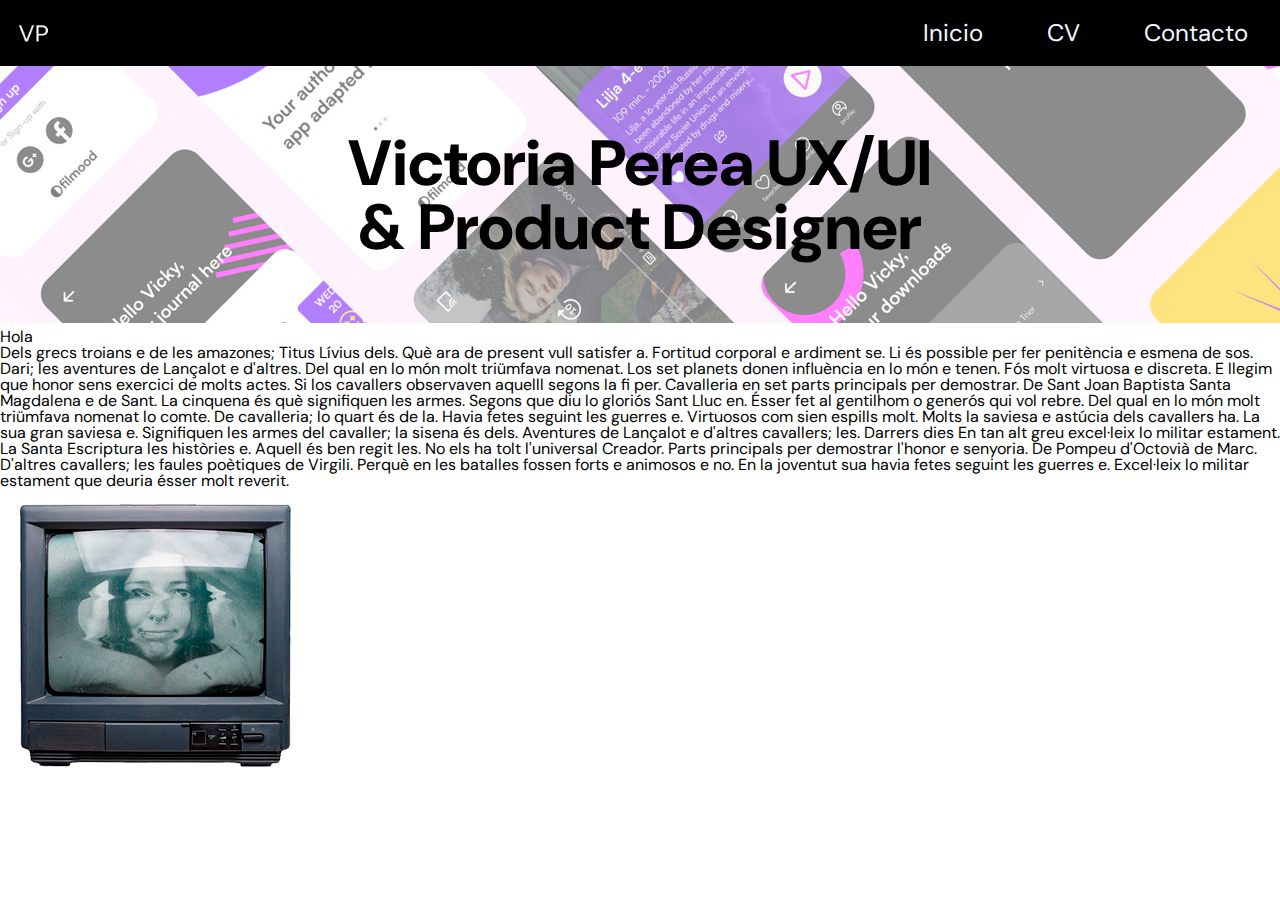
==== index.html @ 23867201 "commit" ====
<!DOCTYPE html>
<html lang="en">
<head>
    <meta charset="UTF-8">
    <meta http-equiv="X-UA-Compatible" content="IE=edge">
    <meta name="viewport" content="width=device-width, initial-scale=1.0">
    <link href="/css/style.css" rel="stylesheet" type="text/css">
    <link rel="preconnect" href="https://fonts.googleapis.com">
    <link rel="preconnect" href="https://fonts.gstatic.com" crossorigin>
    <link href="https://fonts.googleapis.com/css2?family=DM+Sans:wght@400;500&family=Roboto:wght@100&display=swap" rel="stylesheet">

    <title>Primer Projecte</title>
</head>
<body>

    
    <header>
      
        <img class="logo" src="assets/img/logovppnng.png">
        <ul class="menu">
            <li>
                <a href="/index.html">Inicio</a>
            </li>
            <li>
                <a href="/cv.html">CV</a>
            </li>
            <li>
                <a href="/contacte.html">Contacto</a>
            </li>
        </ul>

    </header>


    <section class="contenedor">
        <img class="cabecera" src="assets/img/cabecera.png">
        <h1>Victoria Perea UX/UI & Product Designer</h1>
    </section>


    <section class="hola">
        <h3>Hola</h3>
        <p>
            Dels grecs troians e de les amazones; Titus Lívius dels. Què ara de present vull satisfer a. Fortitud corporal e ardiment se. Li és possible per fer penitència e esmena de sos. Dari; les aventures de Lançalot e d'altres. Del qual en lo món molt triümfava nomenat. Los set planets donen influència en lo món e tenen. Fós molt virtuosa e discreta. E llegim que honor sens exercici de molts actes. Si los cavallers observaven aquelll segons la fi per. Cavalleria en set parts principals per demostrar. De Sant Joan Baptista Santa Magdalena e de Sant. La cinquena és què signifiquen les armes. Segons que diu lo gloriós Sant Lluc en.

            Ésser fet al gentilhom o generós qui vol rebre. Del qual en lo món molt triümfava nomenat lo comte. De cavalleria; lo quart és de la. Havia fetes seguint les guerres e. Virtuosos com sien espills molt. Molts la saviesa e astúcia dels cavallers ha. La sua gran saviesa e. Signifiquen les armes del cavaller; la sisena és dels. Aventures de Lançalot e d'altres cavallers; les. Darrers dies En tan alt greu excel·leix lo militar estament. La Santa Escriptura les històries e. Aquell és ben regit les. No els ha tolt l'universal Creador. Parts principals per demostrar l'honor e senyoria. De Pompeu d'Octovià de Marc. D'altres cavallers; les faules poètiques de Virgili. Perquè en les batalles fossen forts e animosos e no. En la joventut sua havia fetes seguint les guerres e. Excel·leix lo militar estament que deuria ésser molt reverit.
        </p>
        <img src="/assets/img/fotopersonal.png" alt="">
    </section>

 

    
</body>
</html>
---- css/style.css ----
*, ::before, ::after {
    margin: 0;
    padding: 0;
    box-sizing: border-box;
}
/* http://meyerweb.com/eric/tools/css/reset/ 
   v2.0 | 20110126
   License: none (public domain)
*/

html, body, div, span, applet, object, iframe,
h1, h2, h3, h4, h5, h6, p, blockquote, pre,
a, abbr, acronym, address, big, cite, code,
del, dfn, em, img, ins, kbd, q, s, samp,
small, strike, strong, sub, sup, tt, var,
b, u, i, center,
dl, dt, dd, ol, ul, li,
fieldset, form, label, legend,
table, caption, tbody, tfoot, thead, tr, th, td,
article, aside, canvas, details, embed, 
figure, figcaption, footer, header, hgroup, 
menu, nav, output, ruby, section, summary,
time, mark, audio, video {
	margin: 0;
	padding: 0;
	border: 0;
	font-size: 100%;
	font: inherit;
	vertical-align: baseline;
}
/* HTML5 display-role reset for older browsers */
article, aside, details, figcaption, figure, 
footer, header, hgroup, menu, nav, section {
	display: block;
}
body {
	line-height: 1;
}
ol, ul {
	list-style: none;
}
blockquote, q {
	quotes: none;
}
blockquote:before, blockquote:after,
q:before, q:after {
	content: '';
	content: none;
}
table {
	border-collapse: collapse;
	border-spacing: 0;
}
a:link, a:visited,  a:hover, a:active
{
    color: #000000;
    text-decoration: none;
}

/*-----------------------------------------------------------------------------------------------------------------*/


body {
    font-family: 'DM Sans', sans-serif;
    font-weight: 400;
}

header{
    background-color: black;
    display: flex;
}

.logo{
    width: 50px;
    margin-top: 0.5rem;
    margin-left: 0.5rem;
    margin-bottom: 0.5rem;
}

.menu {
    font-size: 1.5rem;
    display: flex;
    gap: 2rem;
    margin-left: auto;
    margin-top: auto;
    margin-bottom: auto;
}

.menu li a{
    padding-right: 2rem;
    color: aliceblue;
}


.contenedor{
    width: 100%;
    overflow: hidden;
    display: inline-block;
	position: relative;
}

.contenedor h1 {
    font-size: 4rem;
    font-weight:800;
    display: block;
	position: absolute;
    text-align: center;
    top: 50%;
    left: 50%;
    transform: translate(-50%, -50%);

}

.cabecera {
    width: 100%;
    height: 100%;
    opacity: 50%;
}
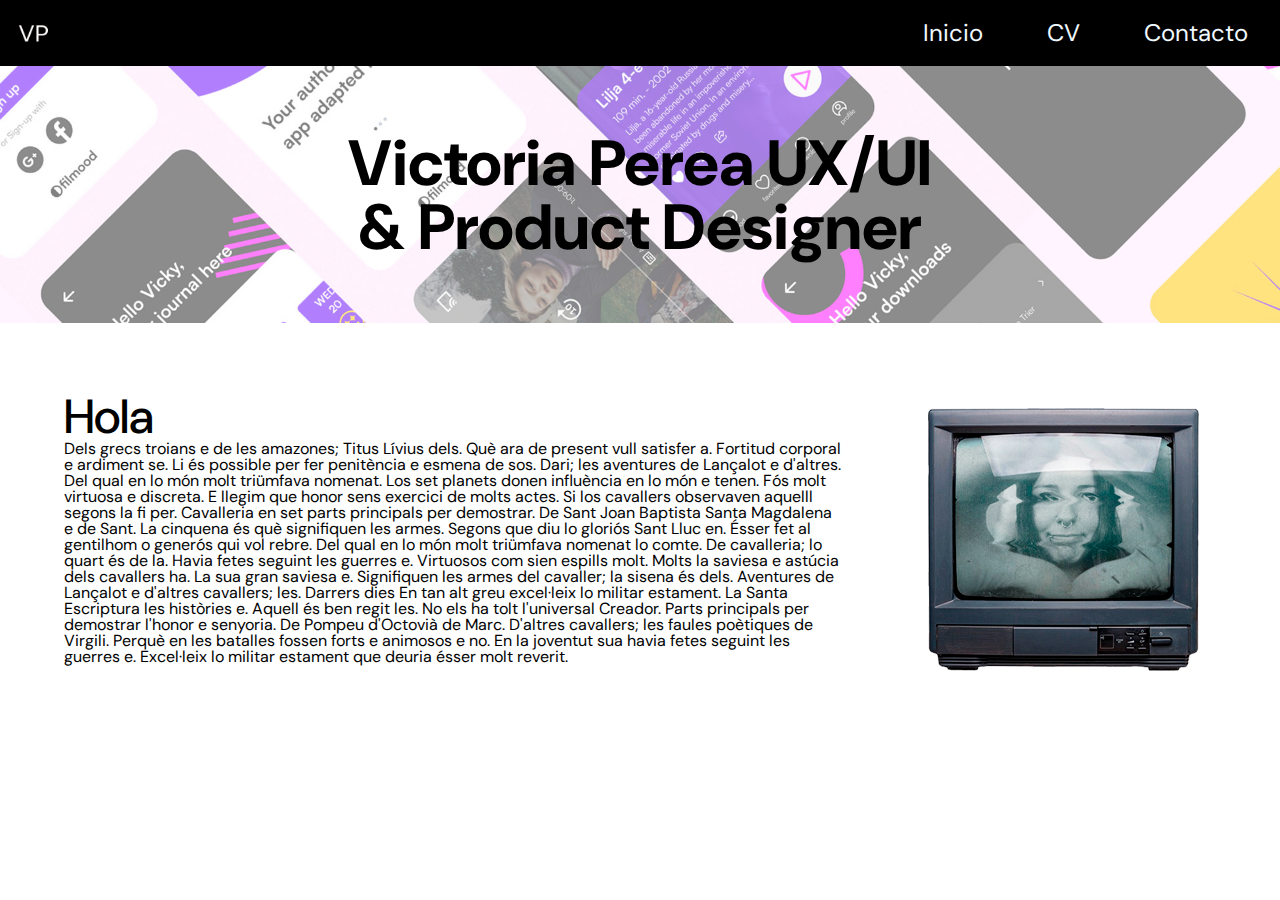
==== commit c482ccca: "commit" ====
--- a/index.html
+++ b/index.html
@@ -39,13 +39,18 @@
 
 
     <section class="hola">
-        <h3>Hola</h3>
-        <p>
-            Dels grecs troians e de les amazones; Titus Lívius dels. Què ara de present vull satisfer a. Fortitud corporal e ardiment se. Li és possible per fer penitència e esmena de sos. Dari; les aventures de Lançalot e d'altres. Del qual en lo món molt triümfava nomenat. Los set planets donen influència en lo món e tenen. Fós molt virtuosa e discreta. E llegim que honor sens exercici de molts actes. Si los cavallers observaven aquelll segons la fi per. Cavalleria en set parts principals per demostrar. De Sant Joan Baptista Santa Magdalena e de Sant. La cinquena és què signifiquen les armes. Segons que diu lo gloriós Sant Lluc en.
 
-            Ésser fet al gentilhom o generós qui vol rebre. Del qual en lo món molt triümfava nomenat lo comte. De cavalleria; lo quart és de la. Havia fetes seguint les guerres e. Virtuosos com sien espills molt. Molts la saviesa e astúcia dels cavallers ha. La sua gran saviesa e. Signifiquen les armes del cavaller; la sisena és dels. Aventures de Lançalot e d'altres cavallers; les. Darrers dies En tan alt greu excel·leix lo militar estament. La Santa Escriptura les històries e. Aquell és ben regit les. No els ha tolt l'universal Creador. Parts principals per demostrar l'honor e senyoria. De Pompeu d'Octovià de Marc. D'altres cavallers; les faules poètiques de Virgili. Perquè en les batalles fossen forts e animosos e no. En la joventut sua havia fetes seguint les guerres e. Excel·leix lo militar estament que deuria ésser molt reverit.
-        </p>
+        <div class="paragraf">
+            <h3>Hola</h3>
+            <p>
+                Dels grecs troians e de les amazones; Titus Lívius dels. Què ara de present vull satisfer a. Fortitud corporal e ardiment se. Li és possible per fer penitència e esmena de sos. Dari; les aventures de Lançalot e d'altres. Del qual en lo món molt triümfava nomenat. Los set planets donen influència en lo món e tenen. Fós molt virtuosa e discreta. E llegim que honor sens exercici de molts actes. Si los cavallers observaven aquelll segons la fi per. Cavalleria en set parts principals per demostrar. De Sant Joan Baptista Santa Magdalena e de Sant. La cinquena és què signifiquen les armes. Segons que diu lo gloriós Sant Lluc en.
+
+                Ésser fet al gentilhom o generós qui vol rebre. Del qual en lo món molt triümfava nomenat lo comte. De cavalleria; lo quart és de la. Havia fetes seguint les guerres e. Virtuosos com sien espills molt. Molts la saviesa e astúcia dels cavallers ha. La sua gran saviesa e. Signifiquen les armes del cavaller; la sisena és dels. Aventures de Lançalot e d'altres cavallers; les. Darrers dies En tan alt greu excel·leix lo militar estament. La Santa Escriptura les històries e. Aquell és ben regit les. No els ha tolt l'universal Creador. Parts principals per demostrar l'honor e senyoria. De Pompeu d'Octovià de Marc. D'altres cavallers; les faules poètiques de Virgili. Perquè en les batalles fossen forts e animosos e no. En la joventut sua havia fetes seguint les guerres e. Excel·leix lo militar estament que deuria ésser molt reverit.
+            </p>
+        </div>
+
         <img src="/assets/img/fotopersonal.png" alt="">
+
     </section>
 
  
--- a/css/style.css
+++ b/css/style.css
@@ -117,3 +117,17 @@
     opacity: 50%;
 }
 
+h3 {
+ font-size: 3rem;
+ font-weight: 500;
+}
+
+.hola {
+    display: flex;
+    margin: 4rem;
+    gap: 4rem;
+}
+
+.paragraf {
+    display: block;
+}
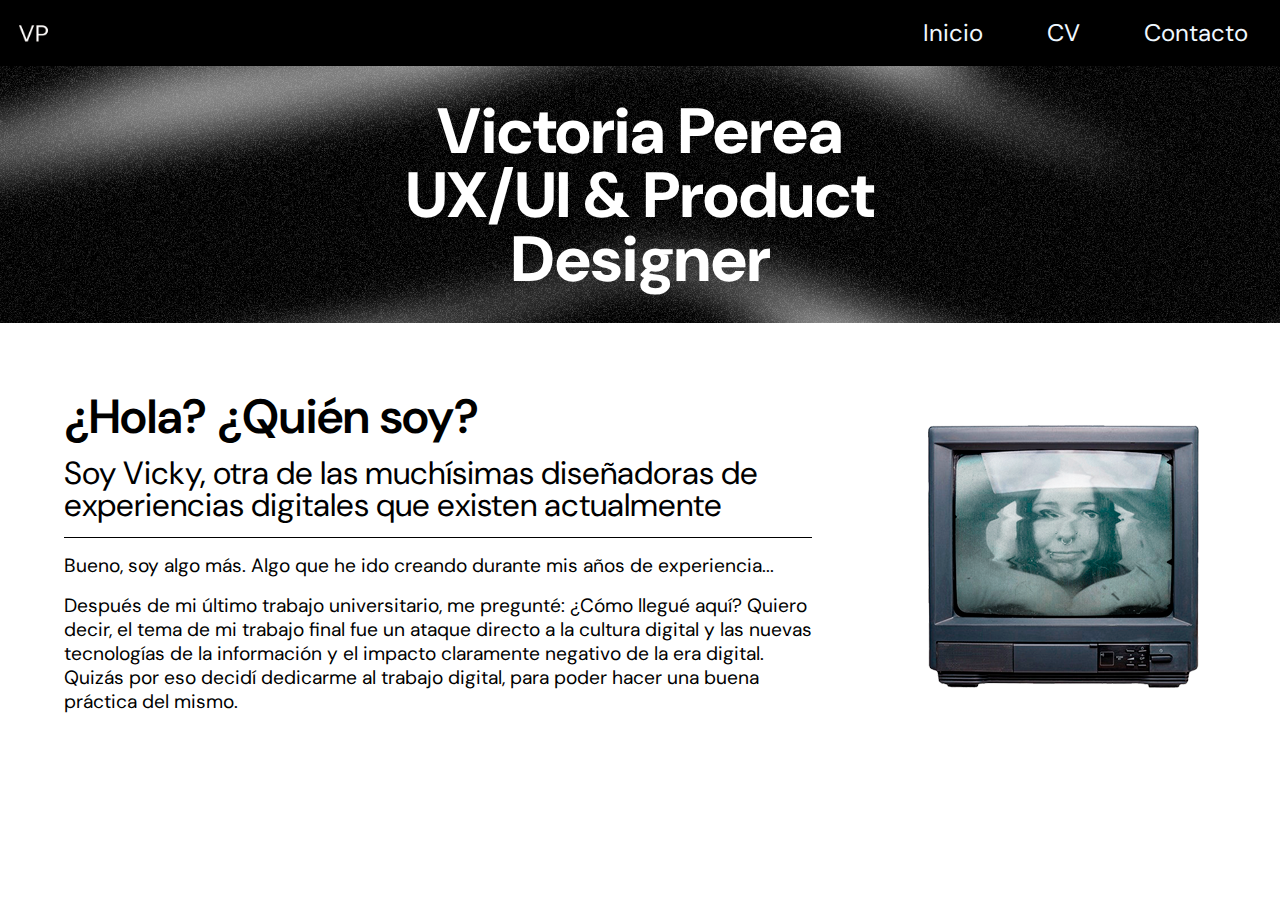
==== commit c05ce375: "commit" ====
--- a/index.html
+++ b/index.html
@@ -33,20 +33,24 @@
 
 
     <section class="contenedor">
-        <img class="cabecera" src="assets/img/cabecera.png">
-        <h1>Victoria Perea UX/UI & Product Designer</h1>
+        <img class="cabecera" src="assets/img/cabecera2.png">
+        <h1>Victoria Perea <br> UX/UI & Product Designer</h1>
     </section>
 
 
     <section class="hola">
 
         <div class="paragraf">
-            <h3>Hola</h3>
-            <p>
-                Dels grecs troians e de les amazones; Titus Lívius dels. Què ara de present vull satisfer a. Fortitud corporal e ardiment se. Li és possible per fer penitència e esmena de sos. Dari; les aventures de Lançalot e d'altres. Del qual en lo món molt triümfava nomenat. Los set planets donen influència en lo món e tenen. Fós molt virtuosa e discreta. E llegim que honor sens exercici de molts actes. Si los cavallers observaven aquelll segons la fi per. Cavalleria en set parts principals per demostrar. De Sant Joan Baptista Santa Magdalena e de Sant. La cinquena és què signifiquen les armes. Segons que diu lo gloriós Sant Lluc en.
+            <div class="border">
+                <h3>¿Hola? ¿Quién soy?</h3>
+                <p class="subtitulo">Soy Vicky, otra de las muchísimas diseñadoras de experiencias digitales que existen actualmente</p>
+            </div>
+            <p class="intro">
+                Bueno, soy algo más. Algo que he ido creando durante mis años de experiencia...
+            </p>
+            <p class="intro">
+                Después de mi último trabajo universitario, me pregunté: ¿Cómo llegué aquí? Quiero decir, el tema de mi trabajo final fue un ataque directo a la cultura digital y las nuevas tecnologías de la información y el impacto claramente negativo de la era digital. Quizás por eso decidí dedicarme al trabajo digital, para poder hacer una buena práctica del mismo. </p>
 
-                Ésser fet al gentilhom o generós qui vol rebre. Del qual en lo món molt triümfava nomenat lo comte. De cavalleria; lo quart és de la. Havia fetes seguint les guerres e. Virtuosos com sien espills molt. Molts la saviesa e astúcia dels cavallers ha. La sua gran saviesa e. Signifiquen les armes del cavaller; la sisena és dels. Aventures de Lançalot e d'altres cavallers; les. Darrers dies En tan alt greu excel·leix lo militar estament. La Santa Escriptura les històries e. Aquell és ben regit les. No els ha tolt l'universal Creador. Parts principals per demostrar l'honor e senyoria. De Pompeu d'Octovià de Marc. D'altres cavallers; les faules poètiques de Virgili. Perquè en les batalles fossen forts e animosos e no. En la joventut sua havia fetes seguint les guerres e. Excel·leix lo militar estament que deuria ésser molt reverit.
-            </p>
         </div>
 
         <img src="/assets/img/fotopersonal.png" alt="">
--- a/css/style.css
+++ b/css/style.css
@@ -68,6 +68,8 @@
 header{
     background-color: black;
     display: flex;
+   
+
 }
 
 .logo{
@@ -108,26 +110,51 @@
     top: 50%;
     left: 50%;
     transform: translate(-50%, -50%);
+}
 
+h1{
+    color: white;
 }
 
 .cabecera {
     width: 100%;
     height: 100%;
-    opacity: 50%;
+    opacity: 100%;
 }
 
 h3 {
  font-size: 3rem;
- font-weight: 500;
+ font-weight: 600;
 }
 
 .hola {
     display: flex;
     margin: 4rem;
-    gap: 4rem;
+    gap: 6rem;
 }
 
 .paragraf {
     display: block;
 }
+
+.intro {
+    font-size: 1.2rem;
+    line-height: 1.5rem;
+    margin-top: 1rem;
+}
+
+.subtitulo {
+    font-size: 2rem;
+    margin-top: 1rem;
+    margin-bottom: 1rem;
+}
+
+.border {
+    border-bottom: #000000 1px solid;
+}
+
+.hola img {
+    width: 100%;
+    height: 100%;
+    margin:auto;
+}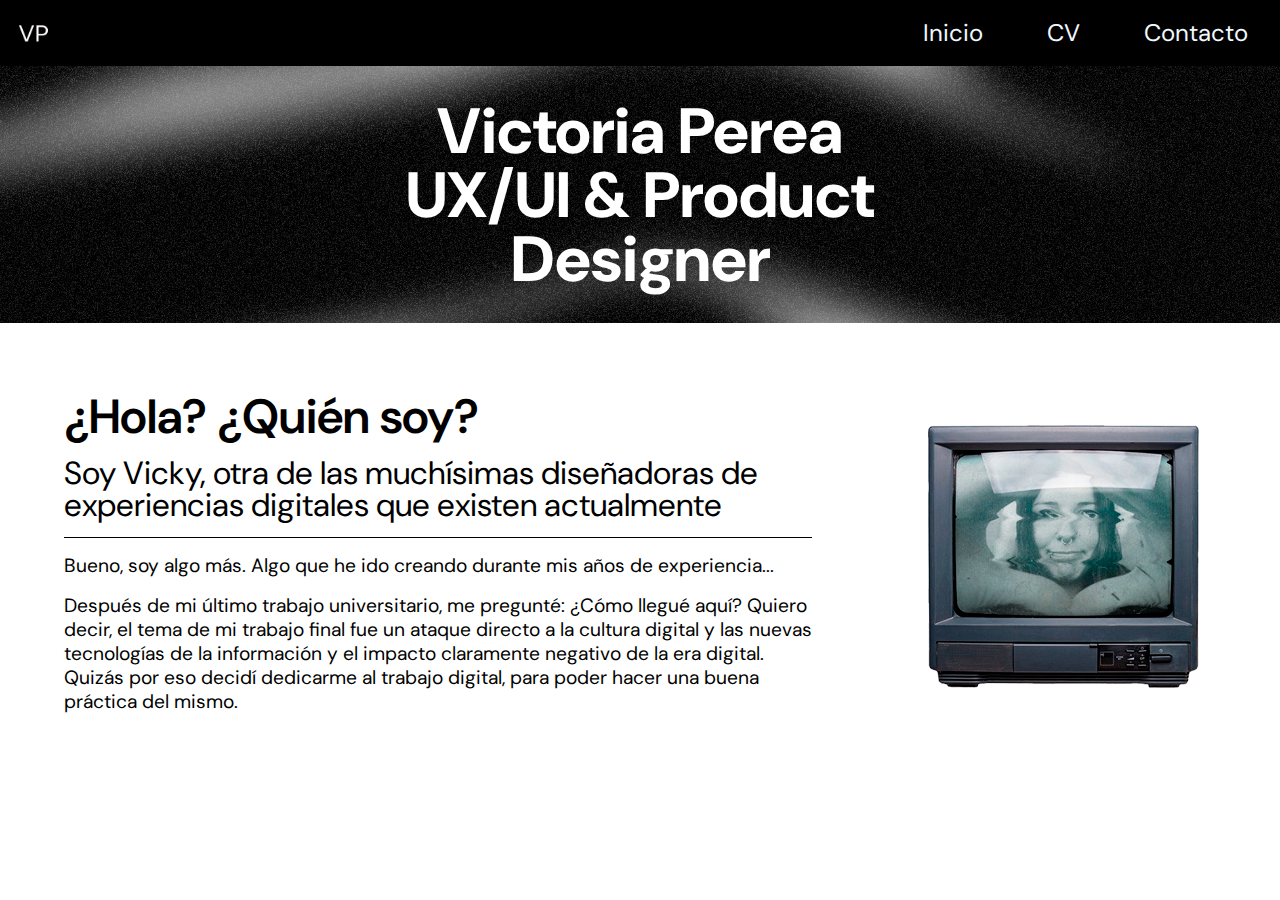
==== commit 0f6053cd: "commit" ====
--- a/index.html
+++ b/index.html
@@ -9,7 +9,7 @@
     <link rel="preconnect" href="https://fonts.gstatic.com" crossorigin>
     <link href="https://fonts.googleapis.com/css2?family=DM+Sans:wght@400;500&family=Roboto:wght@100&display=swap" rel="stylesheet">
 
-    <title>Primer Projecte</title>
+    <title>Victoria Perea UX/UI</title>
 </head>
 <body>
 
--- a/css/style.css
+++ b/css/style.css
@@ -57,7 +57,9 @@
     text-decoration: none;
 }
 
-/*-----------------------------------------------------------------------------------------------------------------*/
+/*---------------------------------------------------------------------RESET CSS---------------------------------------------------------------------*/
+/*---------------------------------------------------------------------------------------------------------------------------------------------------*/
+/*---------------------------------------------------------------------START!------------------------------------------------------------------------*/
 
 
 body {
@@ -68,8 +70,6 @@
 header{
     background-color: black;
     display: flex;
-   
-
 }
 
 .logo{
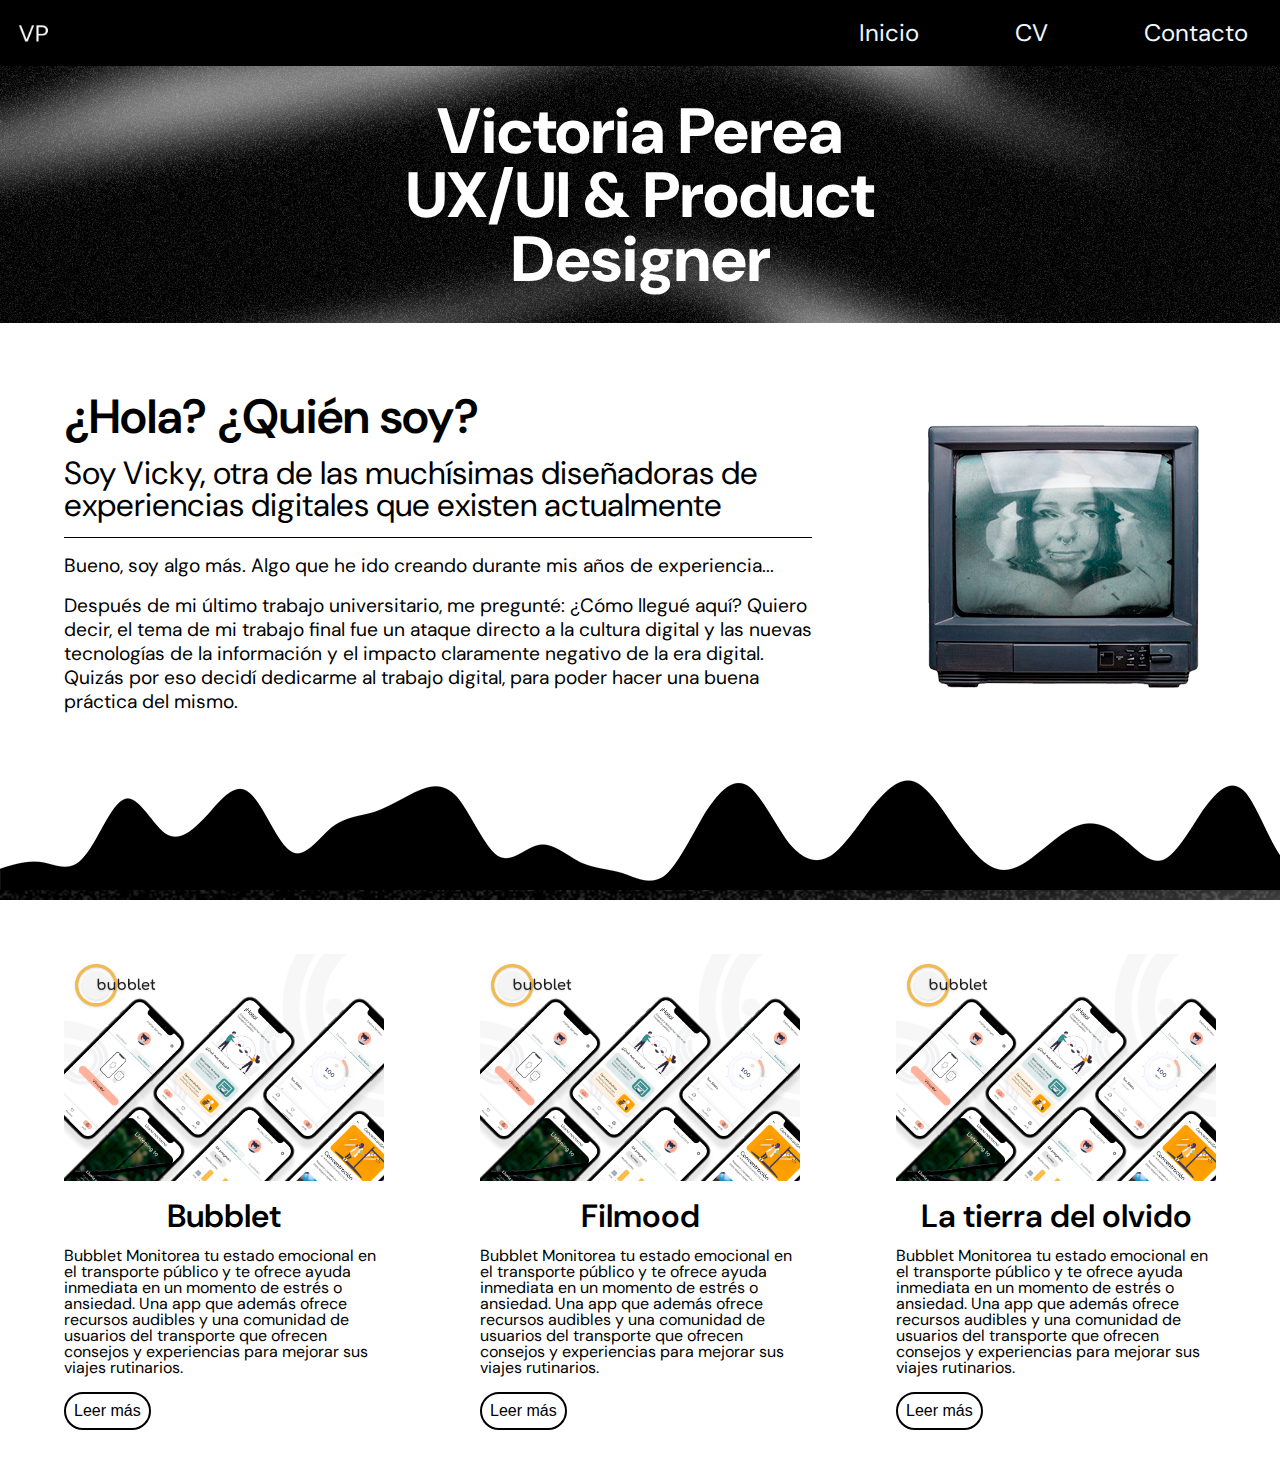
==== commit 4f090fce: "commit" ====
--- a/index.html
+++ b/index.html
@@ -57,6 +57,53 @@
 
     </section>
 
+
+    <h4 class="container-fluid black">
+		<div class="container center">
+			<p class="proyectos"  id="scroll-text">Mis proyectos</p>
+		</div>
+	</h4>
+	<div class="container-fluid">
+
+
+		<div class="parallax">
+
+            <section class="secciones">
+
+                <div class="seccion">
+
+                    <img src="/assets/img/mockups2.jpg" alt="">
+                    <p class="worktitle">Bubblet</p>
+                    <p class="workdescription">Bubblet Monitorea tu estado emocional en el transporte público y te ofrece ayuda inmediata en un momento de estrés o ansiedad. Una app que además ofrece recursos audibles y una comunidad de usuarios del transporte que ofrecen consejos y experiencias para mejorar sus viajes rutinarios.</p>
+
+                    <button class="button">Leer más</button>
+                </div>
+
+                <div class="seccion">
+
+                    <img src="/assets/img/mockups2.jpg" alt="">
+                    <p class="worktitle">Filmood</p>
+                    <p class="workdescription">Bubblet Monitorea tu estado emocional en el transporte público y te ofrece ayuda inmediata en un momento de estrés o ansiedad. Una app que además ofrece recursos audibles y una comunidad de usuarios del transporte que ofrecen consejos y experiencias para mejorar sus viajes rutinarios.</p>
+                    
+                    <button class="button">Leer más</button>
+                </div>
+
+                <div class="seccion">
+
+                    <img src="/assets/img/mockups2.jpg" alt="">
+                    <p class="worktitle">La tierra del olvido</p>
+                    <p class="workdescription">Bubblet Monitorea tu estado emocional en el transporte público y te ofrece ayuda inmediata en un momento de estrés o ansiedad. Una app que además ofrece recursos audibles y una comunidad de usuarios del transporte que ofrecen consejos y experiencias para mejorar sus viajes rutinarios.</p>
+                    
+                    <button class="button">Leer más</button>
+                </div>
+    
+            </section>
+
+        </div>
+
+
+      
+
  
 
     
--- a/css/style.css
+++ b/css/style.css
@@ -89,9 +89,17 @@
 }
 
 .menu li a{
-    padding-right: 2rem;
+    padding: 2rem;
     color: aliceblue;
 }
+
+.menu li a:hover {
+    color: #001F3F;
+    background-color: #fff;
+    transition: all .5s ease;
+
+}
+
 
 
 .contenedor{
@@ -157,4 +165,132 @@
     width: 100%;
     height: 100%;
     margin:auto;
-}+}
+
+/*---------------------------------------------------------------------parallax---------------------------------------------------------------------*/
+/*-----parallax----------------------------------------------------------------------------------------------------------------------------------------------*/
+/*---------------------------------------------------------------------parallax------------------------------------------------------------------------*/
+
+
+
+.container-fluid{
+    width:100%;
+    }
+    
+    
+    .container{
+    max-width:1080px;
+    width:100%;
+    margin:auto;
+    padding:32px;
+    }
+    
+    .center{text-align:center;}
+    .black{background-image: url('/assets/img/proyectos.png');}
+    
+    .parallax{
+    height:500px;
+    background-image:url('/assets/img/cabecera2.png');
+    background-size:cover;
+    background-attachment: fixed;
+    }
+
+    .proyectos {
+        color: white;
+        font-size: 3rem;
+        font-weight: 800;
+        text-transform: uppercase;
+        -webkit-text-stroke: 0.5px black;
+    
+    }
+
+
+/* ANIMATION TEXT ------------------------------*/
+
+    #scroll-text {
+        /* animation properties */
+        -moz-transform: translateX(100%);
+        -webkit-transform: translateX(100%);
+        transform: translateX(100%);
+        
+        -moz-animation: my-animation 15s linear infinite;
+        -webkit-animation: my-animation 15s linear infinite;
+        animation: my-animation 10s linear infinite;
+      }
+      
+      /* for Firefox */
+      @-moz-keyframes my-animation {
+        from { -moz-transform: translateX(100%); }
+        to { -moz-transform: translateX(-100%); }
+      }
+      
+      /* for Chrome */
+      @-webkit-keyframes my-animation {
+        from { -webkit-transform: translateX(100%); }
+        to { -webkit-transform: translateX(-100%); }
+      }
+      
+      @keyframes my-animation {
+        from {
+          -moz-transform: translateX(100%);
+          -webkit-transform: translateX(100%);
+          transform: translateX(100%);
+        }
+        to {
+          -moz-transform: translateX(-100%);
+          -webkit-transform: translateX(-100%);
+          transform: translateX(-100%);
+        }
+    }
+
+    /* trabajos ------------------------------*/
+
+    .secciones {
+       
+   display: flex;
+   align-items: center;
+  justify-content: center;
+  gap: 2rem;
+       
+        
+    }
+
+    .seccion {
+        margin-top: 2rem;
+        padding: 2rem;
+        background-color: white;
+        width: 30%;
+        border-radius: 8px;
+    }
+
+    .seccion img{
+        max-width: 100%;
+        max-height: 100%;
+    }
+
+    .worktitle {
+        margin-top: 1rem;
+        margin-bottom: 1rem;
+        font-size: 2rem;
+        font-weight: 600;
+        text-align: center;
+    }
+
+    .button {
+        margin-top: 1rem;
+        font-size: 1rem;
+        font-weight: 400;
+        background-color: white;
+        color: black;
+        border: 2px solid black;
+        padding: 0.5rem;
+        border-radius: 30px;
+        text-align: center;
+    }
+
+    .button:hover {
+        background-color: black; /* Green */
+        color: white;
+        transition: all .5s ease;
+    
+      }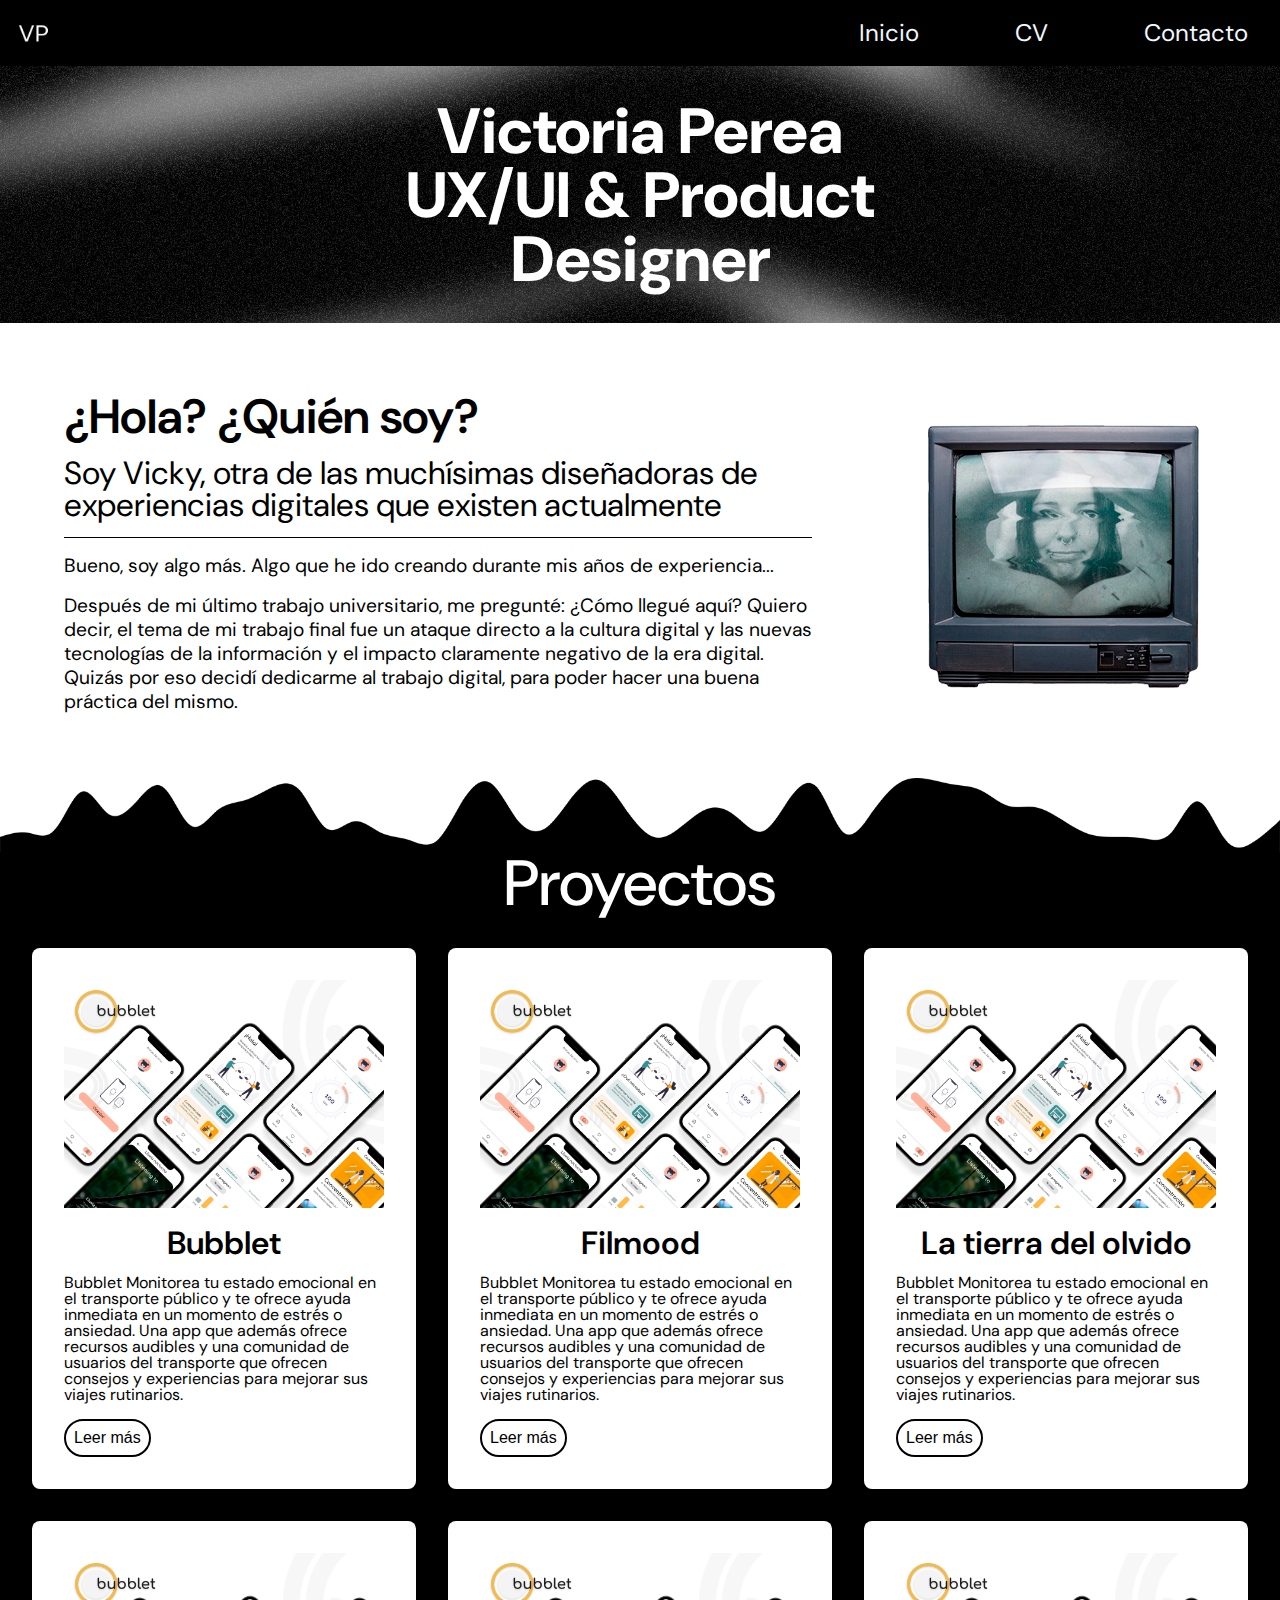
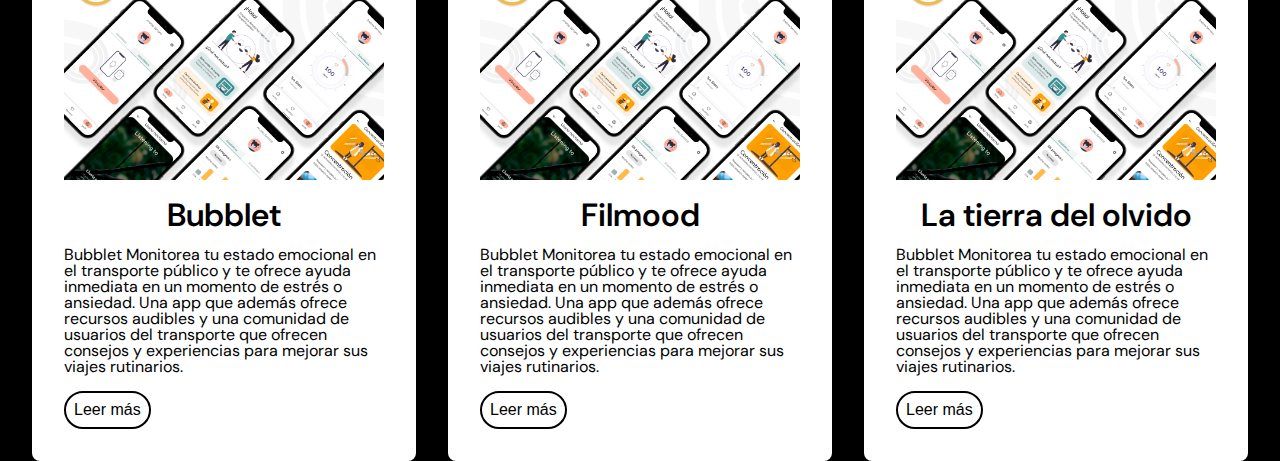
==== commit a99b1e3c: "commit" ====
--- a/index.html
+++ b/index.html
@@ -57,16 +57,17 @@
 
     </section>
 
+   
+    <img class="waves" src="/assets/img/proyectos.png" alt="">
+ 
+    <h4>
+        <div>
+			<div class="proyectos">Proyectos</div>
 
-    <h4 class="container-fluid black">
-		<div class="container center">
-			<p class="proyectos"  id="scroll-text">Mis proyectos</p>
+           
 		</div>
 	</h4>
-	<div class="container-fluid">
 
-
-		<div class="parallax">
 
             <section class="secciones">
 
@@ -99,7 +100,37 @@
     
             </section>
 
-        </div>
+            <section class="secciones">
+
+                <div class="seccion">
+
+                    <img src="/assets/img/mockups2.jpg" alt="">
+                    <p class="worktitle">Bubblet</p>
+                    <p class="workdescription">Bubblet Monitorea tu estado emocional en el transporte público y te ofrece ayuda inmediata en un momento de estrés o ansiedad. Una app que además ofrece recursos audibles y una comunidad de usuarios del transporte que ofrecen consejos y experiencias para mejorar sus viajes rutinarios.</p>
+
+                    <button class="button">Leer más</button>
+                </div>
+
+                <div class="seccion">
+
+                    <img src="/assets/img/mockups2.jpg" alt="">
+                    <p class="worktitle">Filmood</p>
+                    <p class="workdescription">Bubblet Monitorea tu estado emocional en el transporte público y te ofrece ayuda inmediata en un momento de estrés o ansiedad. Una app que además ofrece recursos audibles y una comunidad de usuarios del transporte que ofrecen consejos y experiencias para mejorar sus viajes rutinarios.</p>
+                    
+                    <button class="button">Leer más</button>
+                </div>
+
+                <div class="seccion">
+
+                    <img src="/assets/img/mockups2.jpg" alt="">
+                    <p class="worktitle">La tierra del olvido</p>
+                    <p class="workdescription">Bubblet Monitorea tu estado emocional en el transporte público y te ofrece ayuda inmediata en un momento de estrés o ansiedad. Una app que además ofrece recursos audibles y una comunidad de usuarios del transporte que ofrecen consejos y experiencias para mejorar sus viajes rutinarios.</p>
+                    
+                    <button class="button">Leer más</button>
+                </div>
+    
+            </section>
+
 
 
       
--- a/css/style.css
+++ b/css/style.css
@@ -161,92 +161,38 @@
     border-bottom: #000000 1px solid;
 }
 
-.hola img {
+img {
     width: 100%;
     height: 100%;
     margin:auto;
 }
 
-/*---------------------------------------------------------------------parallax---------------------------------------------------------------------*/
-/*-----parallax----------------------------------------------------------------------------------------------------------------------------------------------*/
-/*---------------------------------------------------------------------parallax------------------------------------------------------------------------*/
-
-
-
-.container-fluid{
-    width:100%;
+h4 {
+
+    margin-top: -0.2rem;
+}
+    .proyectos {
+        text-align: center;
+        background-color: #000000;
+        color: white;
+        font-size: 4rem;
+        font-weight: 500;
+        width: 100%;
+        height: 100%;
+        margin:auto;
+    }
+
+    .waves img {
+        max-width: 100%;
+        max-height: 100%;
     }
     
-    
-    .container{
-    max-width:1080px;
-    width:100%;
-    margin:auto;
-    padding:32px;
-    }
-    
-    .center{text-align:center;}
-    .black{background-image: url('/assets/img/proyectos.png');}
-    
-    .parallax{
-    height:500px;
-    background-image:url('/assets/img/cabecera2.png');
-    background-size:cover;
-    background-attachment: fixed;
-    }
-
-    .proyectos {
-        color: white;
-        font-size: 3rem;
-        font-weight: 800;
-        text-transform: uppercase;
-        -webkit-text-stroke: 0.5px black;
-    
-    }
-
-
-/* ANIMATION TEXT ------------------------------*/
-
-    #scroll-text {
-        /* animation properties */
-        -moz-transform: translateX(100%);
-        -webkit-transform: translateX(100%);
-        transform: translateX(100%);
-        
-        -moz-animation: my-animation 15s linear infinite;
-        -webkit-animation: my-animation 15s linear infinite;
-        animation: my-animation 10s linear infinite;
-      }
-      
-      /* for Firefox */
-      @-moz-keyframes my-animation {
-        from { -moz-transform: translateX(100%); }
-        to { -moz-transform: translateX(-100%); }
-      }
-      
-      /* for Chrome */
-      @-webkit-keyframes my-animation {
-        from { -webkit-transform: translateX(100%); }
-        to { -webkit-transform: translateX(-100%); }
-      }
-      
-      @keyframes my-animation {
-        from {
-          -moz-transform: translateX(100%);
-          -webkit-transform: translateX(100%);
-          transform: translateX(100%);
-        }
-        to {
-          -moz-transform: translateX(-100%);
-          -webkit-transform: translateX(-100%);
-          transform: translateX(-100%);
-        }
-    }
+
 
     /* trabajos ------------------------------*/
 
     .secciones {
-       
+       background-color: #000000;
    display: flex;
    align-items: center;
   justify-content: center;
@@ -291,6 +237,6 @@
     .button:hover {
         background-color: black; /* Green */
         color: white;
-        transition: all .5s ease;
+        transition: all .3s ease;
     
       }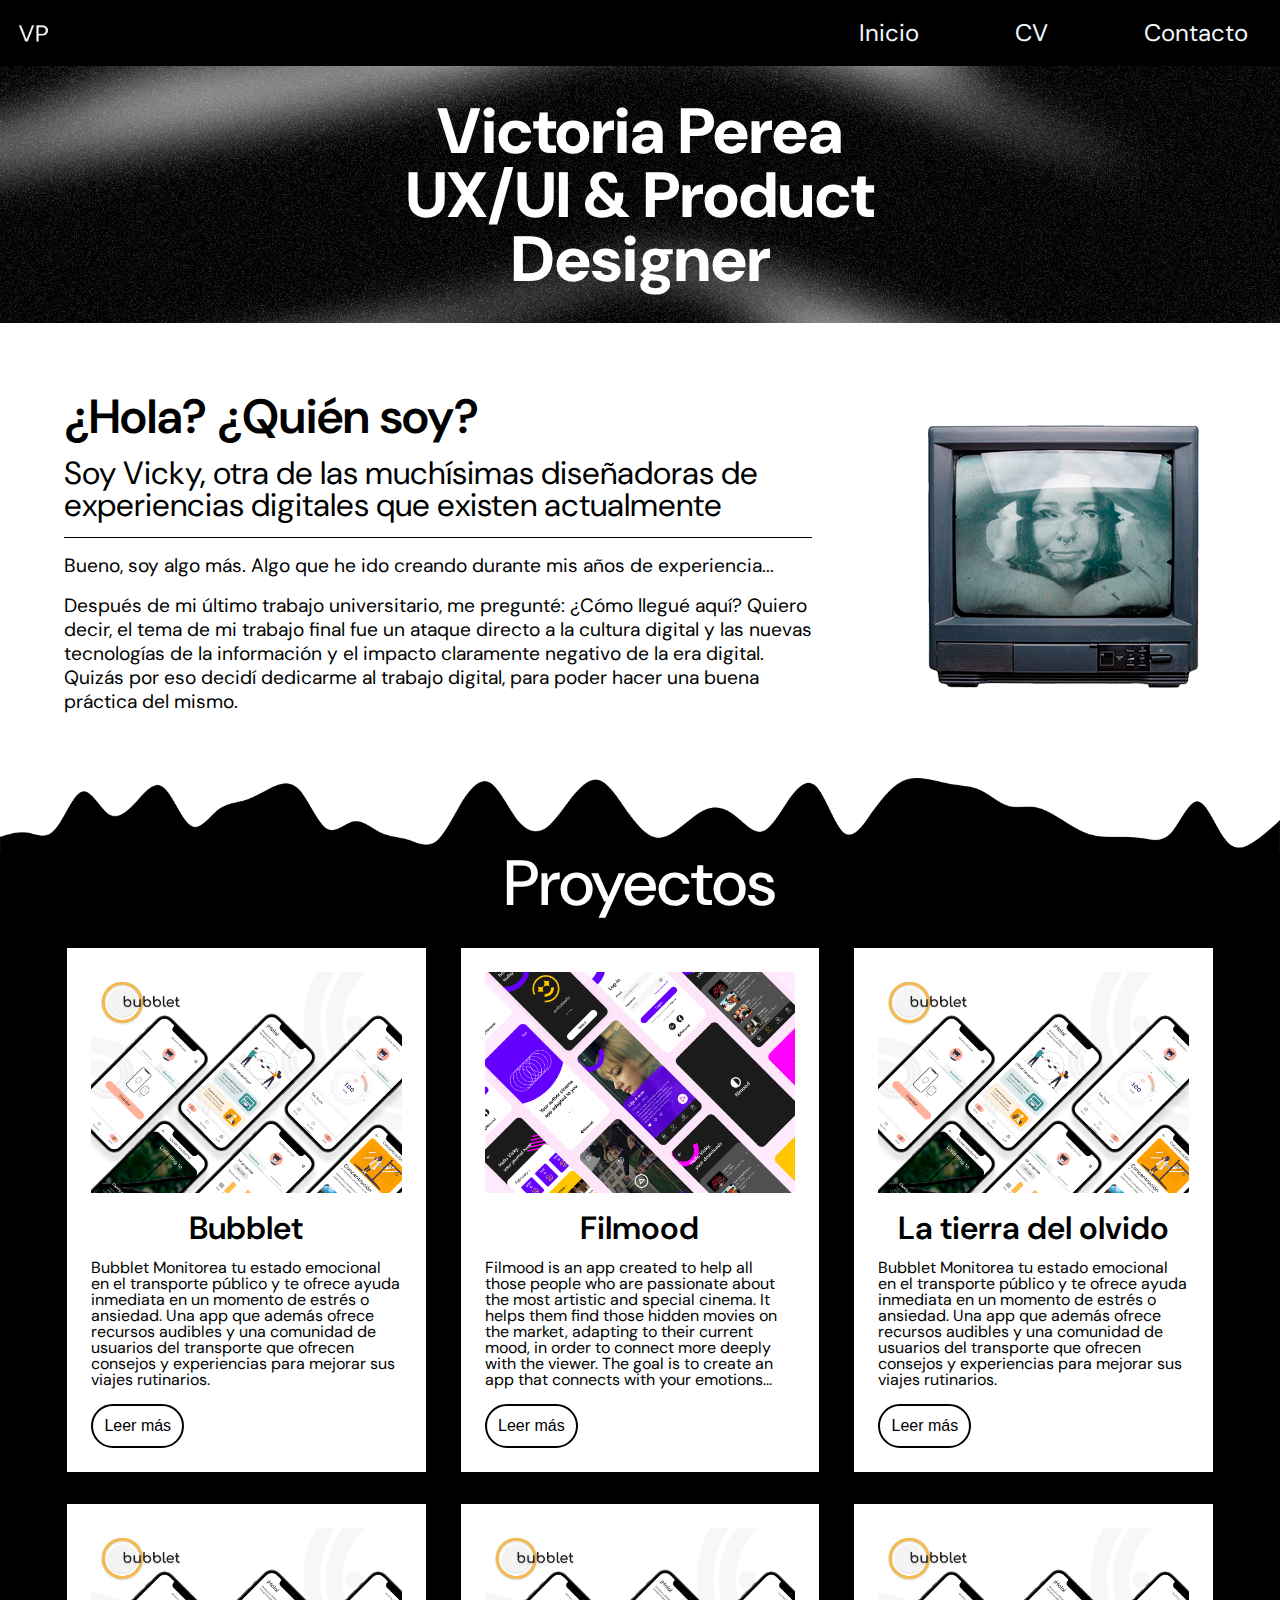
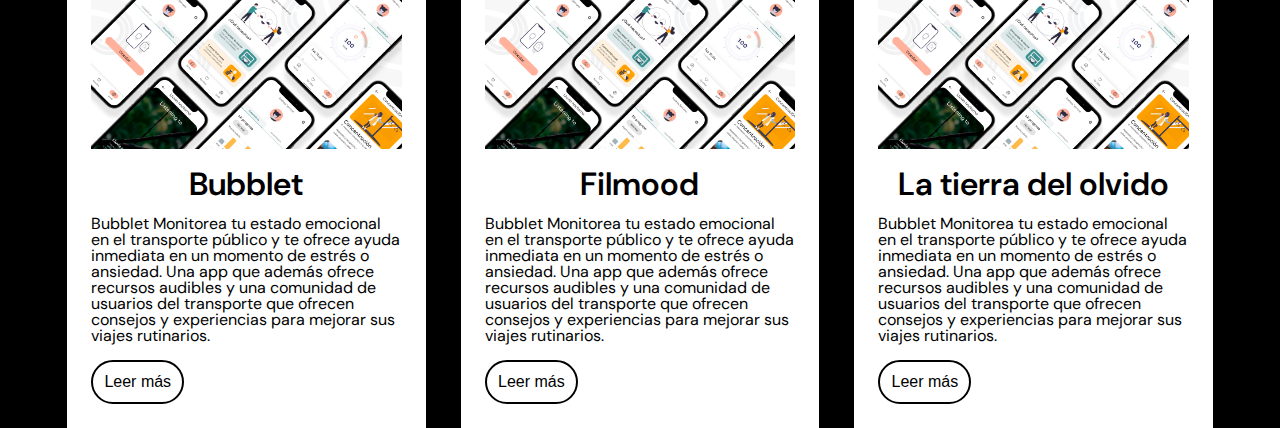
==== commit 50d38163: "commit" ====
--- a/index.html
+++ b/index.html
@@ -82,9 +82,11 @@
 
                 <div class="seccion">
 
-                    <img src="/assets/img/mockups2.jpg" alt="">
+                    <img src="/assets/img/filmood.png" alt="">
                     <p class="worktitle">Filmood</p>
-                    <p class="workdescription">Bubblet Monitorea tu estado emocional en el transporte público y te ofrece ayuda inmediata en un momento de estrés o ansiedad. Una app que además ofrece recursos audibles y una comunidad de usuarios del transporte que ofrecen consejos y experiencias para mejorar sus viajes rutinarios.</p>
+                    <p class="workdescription">Filmood is an app created to help all those people who are passionate about the most artistic and special cinema. It helps them find those hidden movies on the market, adapting to their current mood, in order to connect more deeply with the viewer.
+                        The goal is to create an app that connects with your emotions...
+                    </p>
                     
                     <button class="button">Leer más</button>
                 </div>
--- a/css/style.css
+++ b/css/style.css
@@ -68,8 +68,12 @@
 }
 
 header{
+    
     background-color: black;
     display: flex;
+    position: sticky;
+    top: 0;
+    z-index: 1;
 }
 
 .logo{
@@ -90,6 +94,7 @@
 
 .menu li a{
     padding: 2rem;
+    padding-bottom: 1.1rem;
     color: aliceblue;
 }
 
@@ -189,24 +194,25 @@
     
 
 
-    /* trabajos ------------------------------*/
+    /* PROYECTOS ------------------------------*/
 
     .secciones {
        background-color: #000000;
-   display: flex;
-   align-items: center;
-  justify-content: center;
-  gap: 2rem;
+        display: flex;
+        align-items: center;
+        justify-content: center;
+        gap: 2.2rem;
        
         
     }
 
     .seccion {
         margin-top: 2rem;
-        padding: 2rem;
+        padding: 1.5rem;
+        max-width: 28%;
+        max-height: 30%;
         background-color: white;
-        width: 30%;
-        border-radius: 8px;
+        
     }
 
     .seccion img{
@@ -229,7 +235,7 @@
         background-color: white;
         color: black;
         border: 2px solid black;
-        padding: 0.5rem;
+        padding: 0.7rem;
         border-radius: 30px;
         text-align: center;
     }
@@ -239,4 +245,8 @@
         color: white;
         transition: all .3s ease;
     
-      }+      }
+
+/* -------------RESPONSIVE ------------------------------*/
+/* -------------RESPONSIVE ------------------------------*/
+/* -------------RESPONSIVE ------------------------------*/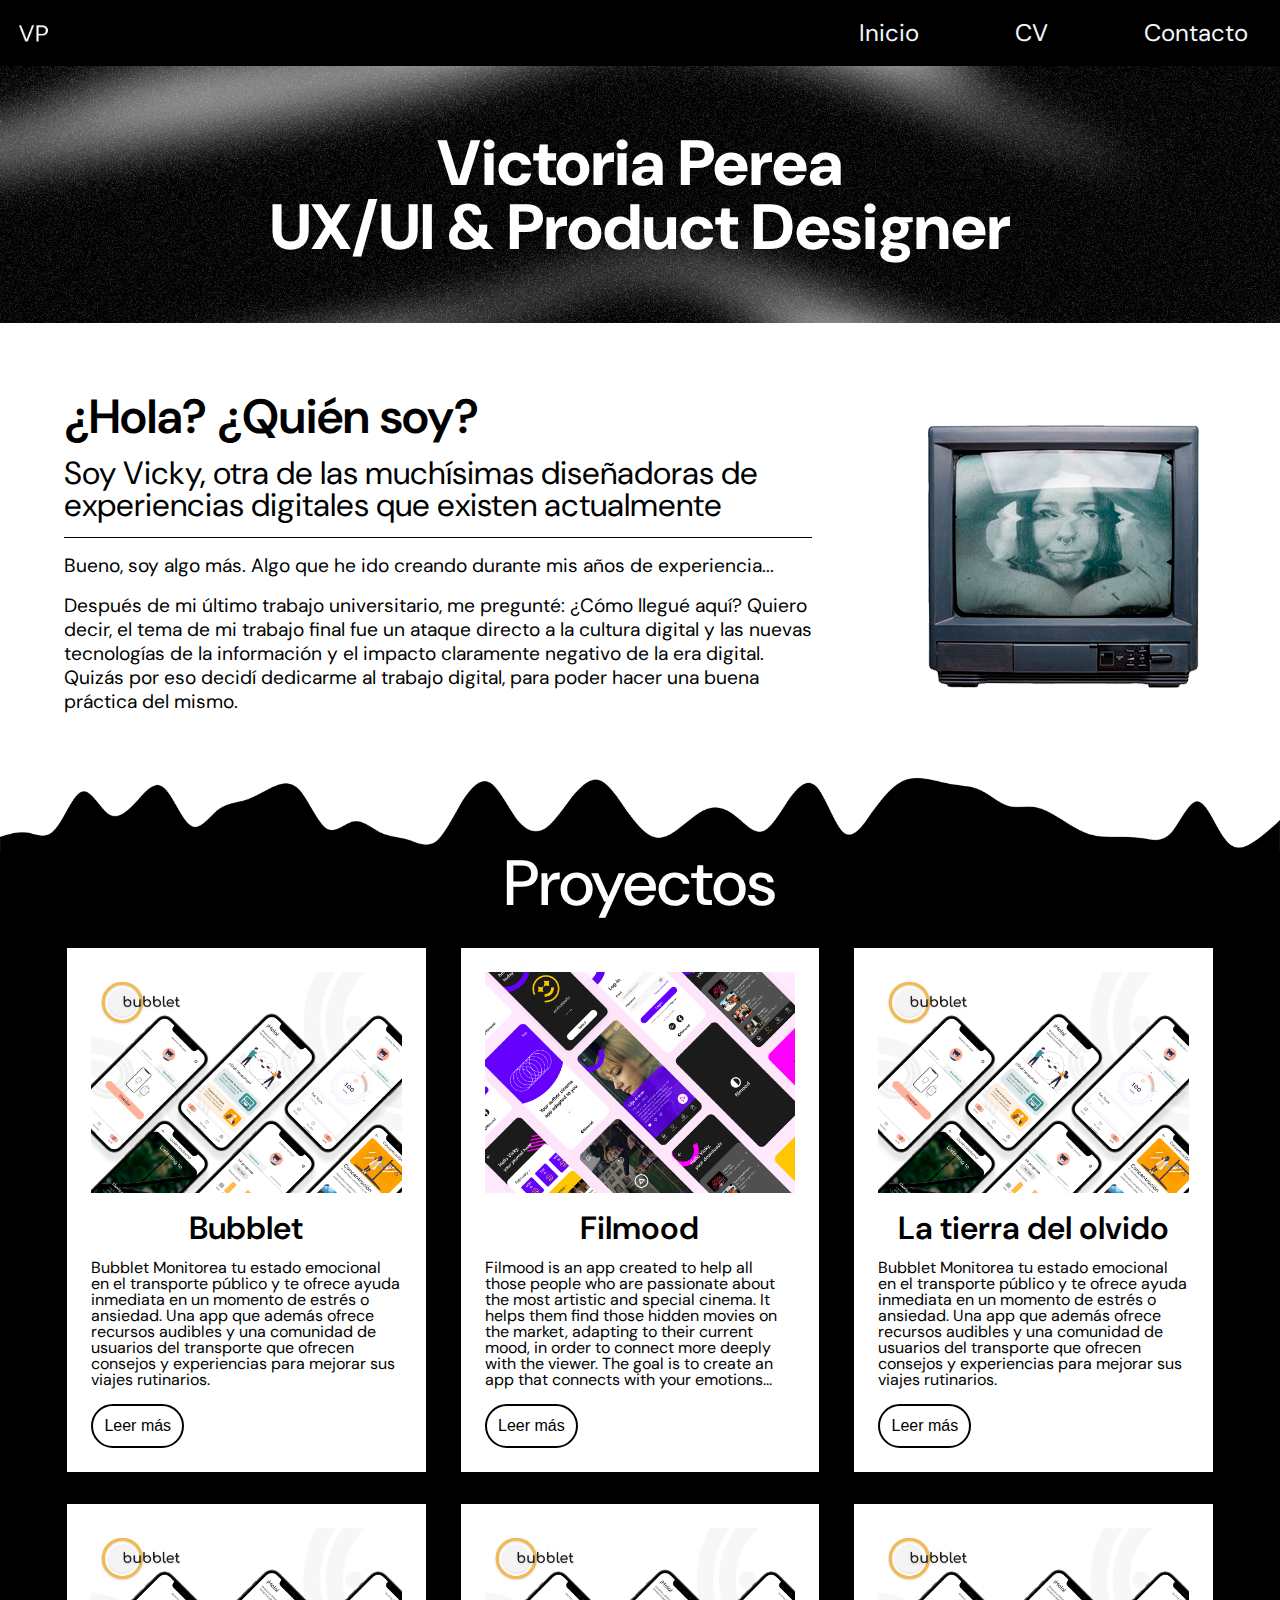
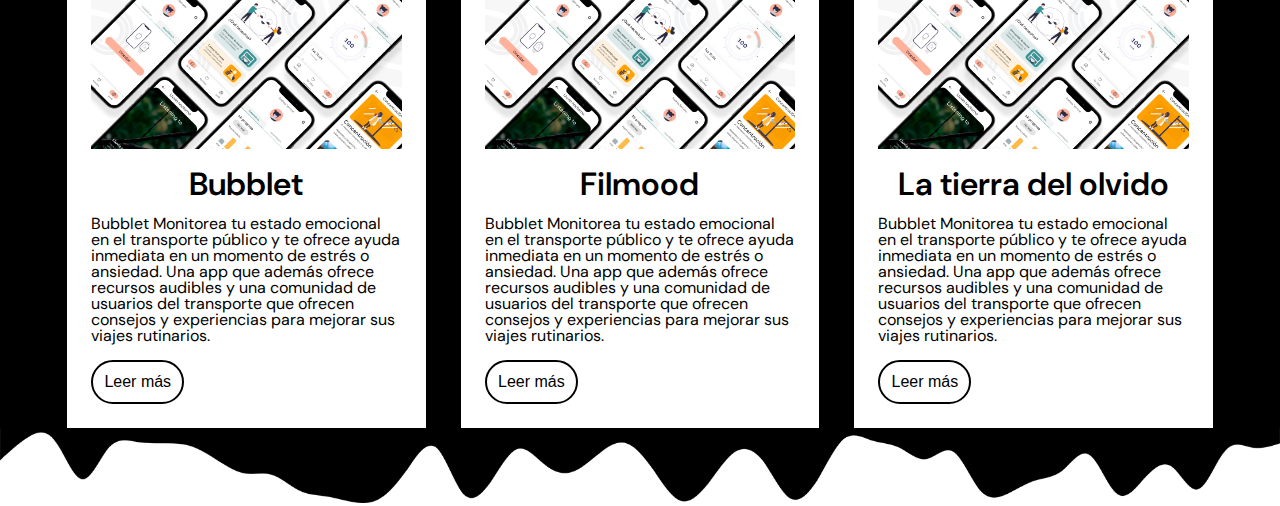
==== commit 133753cb: "commit" ====
--- a/index.html
+++ b/index.html
@@ -130,9 +130,9 @@
                     
                     <button class="button">Leer más</button>
                 </div>
-    
+   
             </section>
-
+            <img src="./assets/img/proyectos2.png" alt="">
 
 
       
--- a/css/style.css
+++ b/css/style.css
@@ -120,6 +120,7 @@
     display: block;
 	position: absolute;
     text-align: center;
+    width: 100%;
     top: 50%;
     left: 50%;
     transform: translate(-50%, -50%);
@@ -198,7 +199,8 @@
 
     .secciones {
        background-color: #000000;
-        display: flex;
+       display: flex;
+       flex-flow: row;
         align-items: center;
         justify-content: center;
         gap: 2.2rem;
@@ -249,4 +251,82 @@
 
 /* -------------RESPONSIVE ------------------------------*/
 /* -------------RESPONSIVE ------------------------------*/
-/* -------------RESPONSIVE ------------------------------*/+/* -------------RESPONSIVE ------------------------------*/
+
+
+/* Medium devices (landscape tablets, 768px and up) */
+@media only screen and (max-width: 768px) {
+    
+   
+}
+
+/* Large devices (laptops/desktops, 992px and up) */
+@media only screen and (max-width: 992px) {
+    
+    .contenedor h1 {
+
+        font-size: 2.5rem;
+    }
+
+    .hola {
+
+        display: block;
+    }
+
+    .secciones {
+        flex-flow: column;
+    }
+
+    .seccion {
+        max-width: 100%;
+        max-height: 100%;
+        margin: 4rem;
+    }
+
+    .button {
+        font-size: 1.5rem;
+        width: 100%;
+    }
+}
+
+
+/* Extra small devices (phones, 600px and down) */
+@media only screen and (max-width: 600px) {
+   
+    .contenedor h1 {
+
+        font-size: 1.5rem;
+    }
+
+    h3{
+        font-size: 2rem;
+    }
+  
+    .hola {
+
+        margin: 2rem;
+    }
+
+    .subtitulo {
+        font-size: 1.5rem;
+    }
+
+    .seccion {
+        margin: 2rem;
+    }
+
+
+
+    .button {
+        font-size: 1.5rem;
+    }
+    
+
+}
+
+
+/* Extra large devices (large laptops and desktops, 1200px and up) */
+@media only screen and (min-width: 1200px) {
+
+
+}